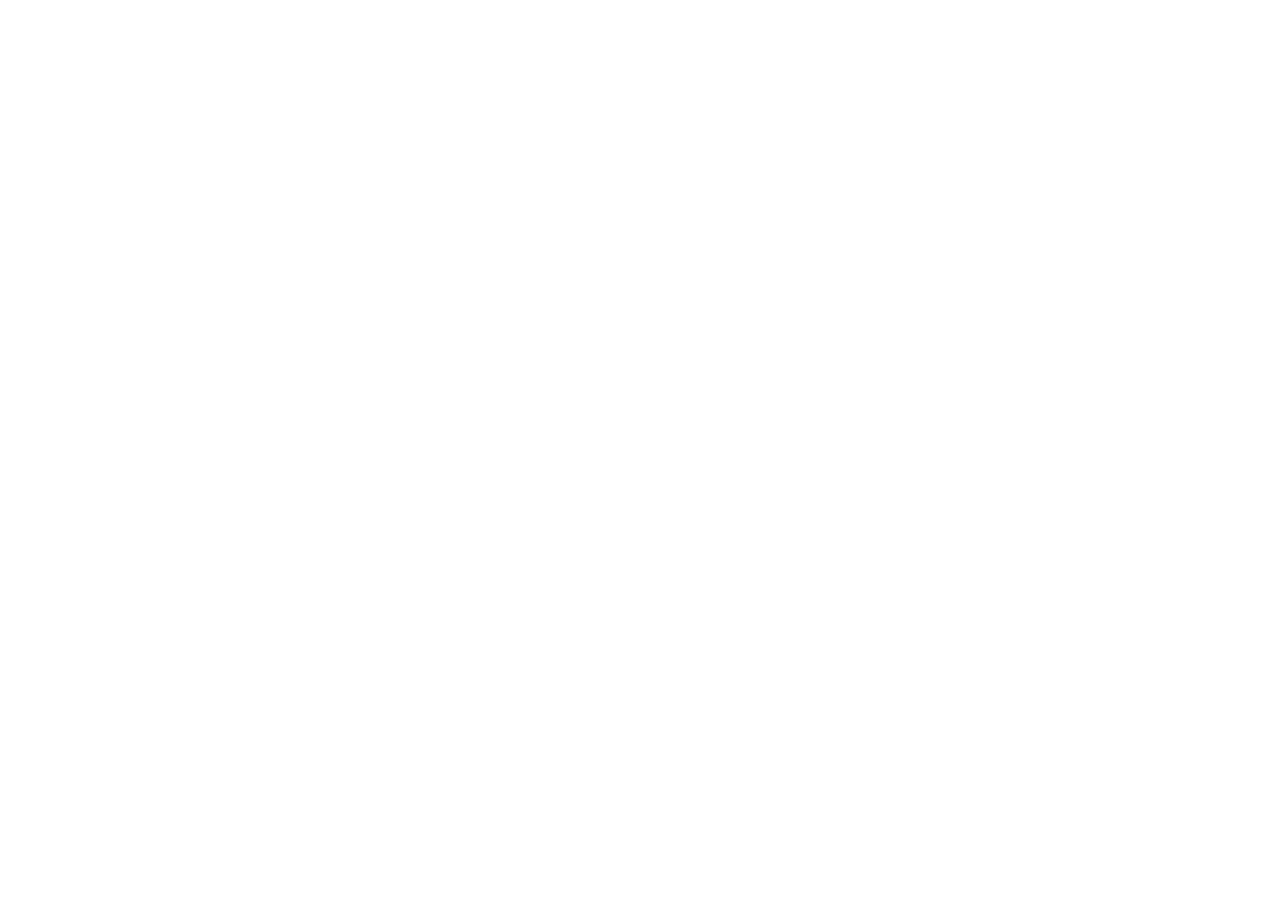
==== autenticazione.html @ 0681cc4f "create authentication page and the logo for the brand" ====
<!DOCTYPE html>
<html lang="en">
<head>
    <meta charset="UTF-8">
    <meta name="viewport" content="width=device-width, initial-scale=1.0">
    <title>Autenticazione</title>
</head>
<body>
    
</body>
</html>
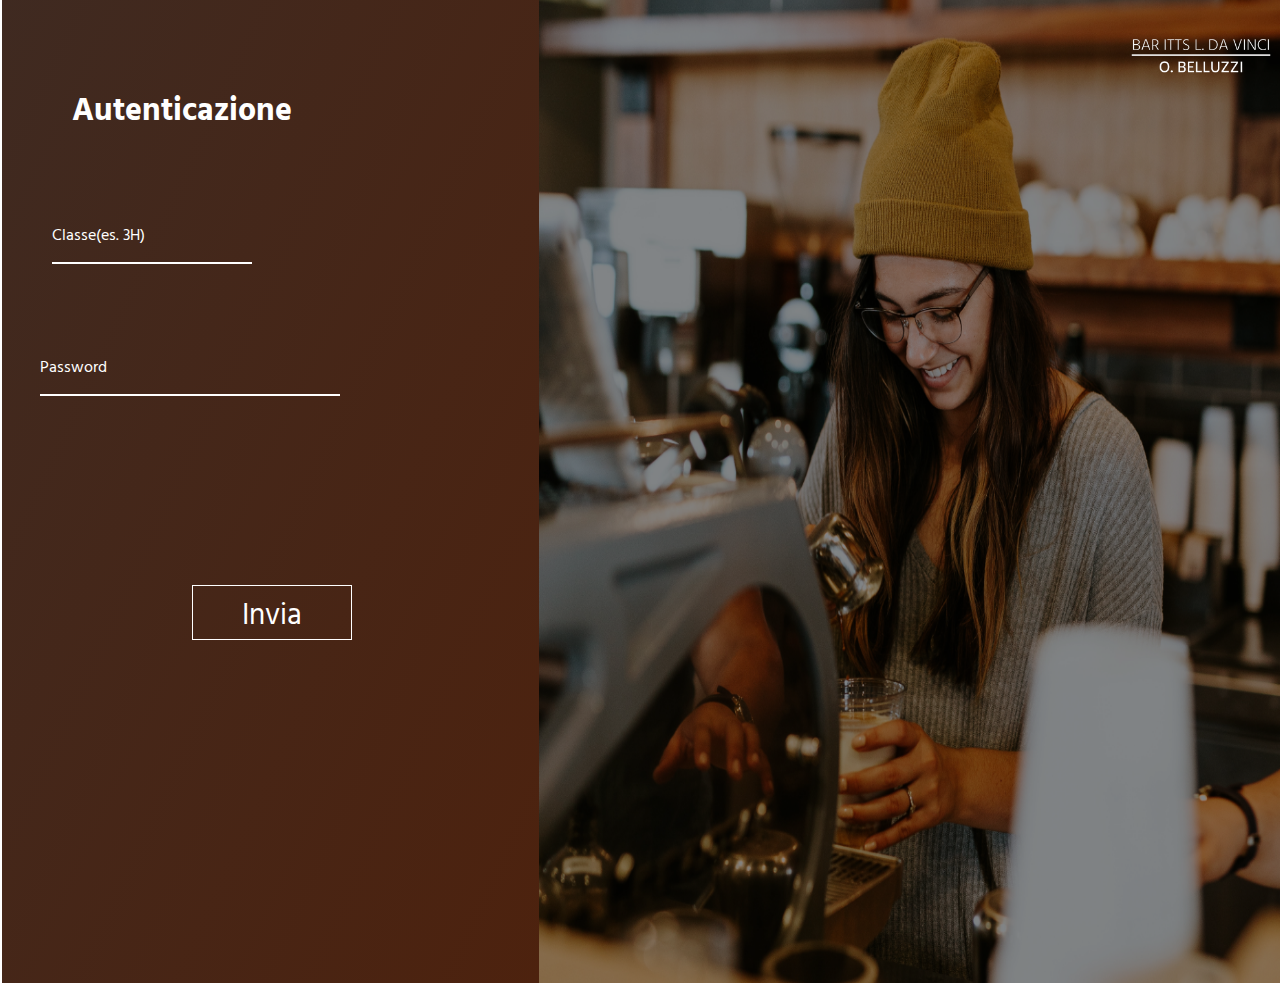
==== commit e8034109: "change... a lot" ====
--- a/autenticazione.html
+++ b/autenticazione.html
@@ -4,8 +4,32 @@
     <meta charset="UTF-8">
     <meta name="viewport" content="width=device-width, initial-scale=1.0">
     <title>Autenticazione</title>
+    <link rel="stylesheet" href="style/autenticazione.css">
+
+    <!-- fonts -->
+    <link rel="preconnect" href="https://fonts.googleapis.com">
+    <link rel="preconnect" href="https://fonts.gstatic.com" crossorigin>
+    <link href="https://fonts.googleapis.com/css2?family=Hind+Vadodara:wght@400;600&display=swap" rel="stylesheet">
 </head>
 <body>
-    
+    <a href="index.html"><img src="style/img/LogoWB.png" alt="" class="logo"></a>
+    <div class="box">
+        <h1>Autenticazione</h1>
+        <!-- Input classe -->
+        <div class="input-container classroom-container">
+            <input type="text" id="input" required="">
+            <label for="input" class="label">Classe(es. 3H)</label>
+            <div class="underline"></div>
+        </div>
+        <!-- Input password -->
+        <div class="input-container password-container">
+        <input type="text" id="input" required="">
+        <label for="input" class="label">Password</label>
+        <div class="underline"></div>
+        </div>
+        <!-- Bottone invia -->
+        <button class="send">Invia</button>
+    </div>
+    <img src="style/img/WaitressOne.png" alt="waitress" class="image">
 </body>
 </html>--- a/style/autenticazione.css
+++ b/style/autenticazione.css
@@ -0,0 +1,122 @@
+body{
+    
+    display: flex;
+    justify-content: space-between;
+    overflow: hidden;
+}
+
+.logo
+{
+    position: absolute;
+    width: 150px;
+    left: 88%;
+    top: -20px;
+}
+h1{
+    color: white;
+    font-family:'Hind Vadodara', sans-serif;  
+    position: relative;
+    top: 8%;
+    left: 13%;
+}
+
+.image
+{
+    width: 60%;
+    margin-top: -2%;
+    margin-right: -2%;
+}
+
+.box
+{
+    background: linear-gradient(115deg, #3F2A21 0%, #4d220e 100%);
+    width: 100%;
+    height: 1000px;
+    margin-top: -2%;
+    margin-left: -0.5%;
+}
+.input-container {
+    position: relative;
+    margin: 50px auto;
+  }
+
+  .classroom-container{
+    width: 200px;
+    left: -22%;
+    top: 12%;
+  }
+
+  .password-container{
+    width: 300px;
+    left: -15%;
+    top: 16%;
+  }
+  
+  .input-container input[type="text"] {
+    font-size: 20px;
+    width: 100%;
+    border: none;
+    border-bottom: 2px solid #fff;
+    padding: 5px 0;
+    background-color: transparent;
+    outline: none;
+    position: relative;
+  }
+  
+  .input-container .label {
+    position: absolute;
+    top: 0;
+    left: 0;
+    color: #fff;
+    transition: all 0.3s ease;
+    pointer-events: none;
+  }
+  
+  .input-container input[type="text"]:focus ~ .label,
+  .input-container input[type="text"]:valid ~ .label {
+    top: -20px;
+    font-size: 16px;
+    color: #e5e5e5;
+  }
+
+  #input
+  {
+    color: white;
+    font-family:'Hind Vadodara', sans-serif;  
+  }
+
+  label
+  {
+    font-family:'Hind Vadodara', sans-serif;  
+  }
+  
+  .input-container .underline {
+    position: absolute;
+    bottom: 0;
+    left: 0;
+    height: 2px;
+    width: 100%;
+    background-color: #e5e5e5;
+    transform: scaleX(0);
+    transition: all 0.3s ease;
+  }
+  
+  .input-container input[type="text"]:focus ~ .underline,
+  .input-container input[type="text"]:valid ~ .underline {
+    transform: scaleX(1);
+  }
+
+  .send
+  {
+    font-family:'Hind Vadodara', sans-serif;  
+    background-color: transparent;
+    border: solid 1px white;
+     color: white;
+     font-size: 30px;
+     width: 160px;
+     height: 55px;
+     position: absolute;
+     top: 65%;
+     left: 15%;
+  }
+  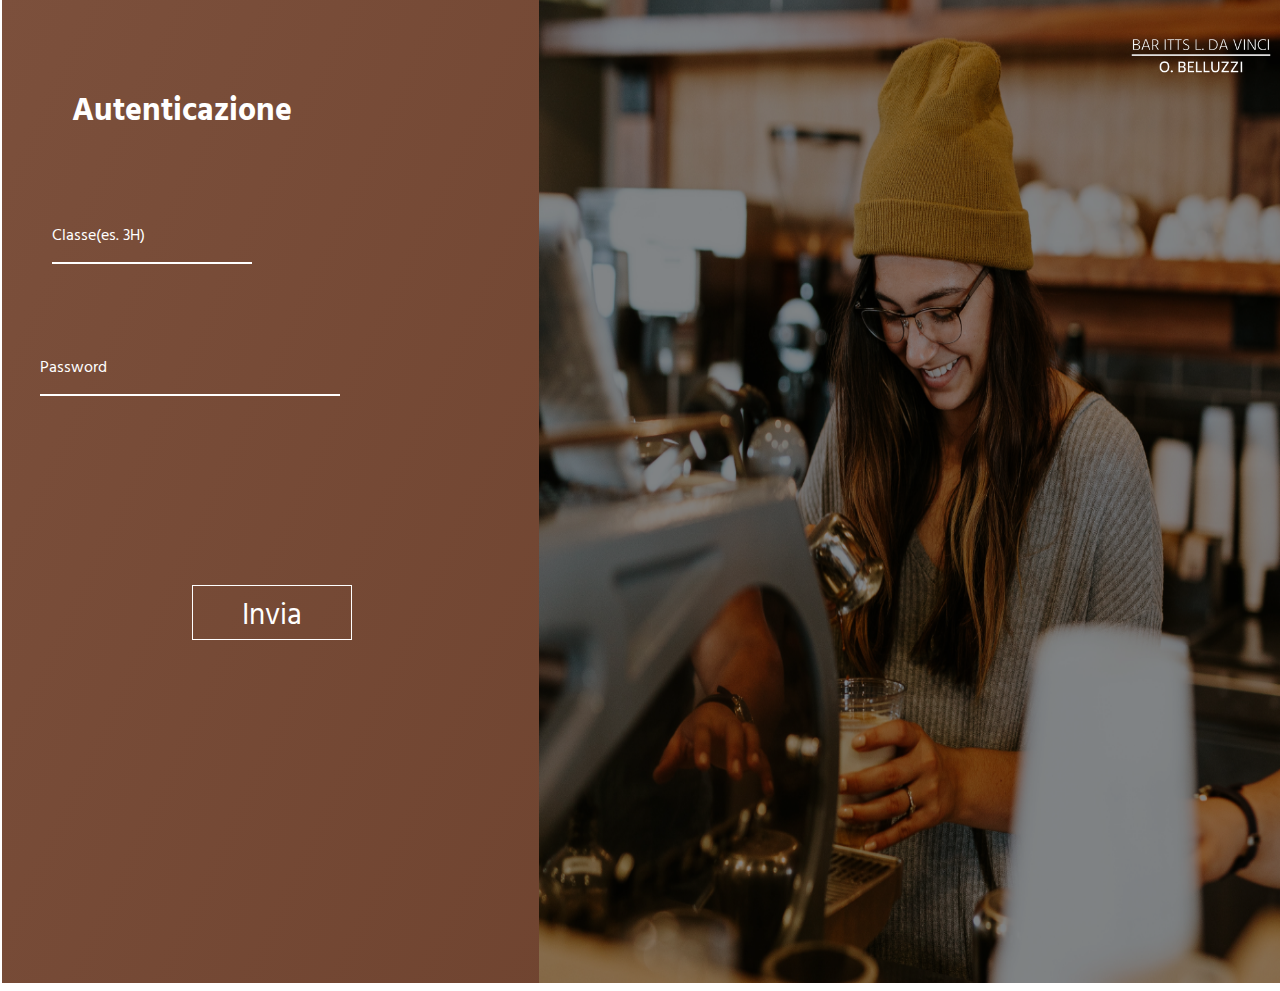
==== commit 5d134472: "Implementazione frecce per swipe e altri cibi per ordinazione" ====
--- a/autenticazione.html
+++ b/autenticazione.html
@@ -14,22 +14,24 @@
 <body>
     <a href="index.html"><img src="style/img/LogoWB.png" alt="" class="logo"></a>
     <div class="box">
-        <h1>Autenticazione</h1>
+        <h1 id="test">Autenticazione</h1>
         <!-- Input classe -->
         <div class="input-container classroom-container">
-            <input type="text" id="input" required="">
+            <input type="text" id="classe" class="classe" required="">
             <label for="input" class="label">Classe(es. 3H)</label>
             <div class="underline"></div>
         </div>
         <!-- Input password -->
         <div class="input-container password-container">
-        <input type="text" id="input" required="">
+        <input type="password" id="password" required="">
         <label for="input" class="label">Password</label>
-        <div class="underline"></div>
+        <div class="underline" id="underline"></div>
         </div>
         <!-- Bottone invia -->
-        <button class="send">Invia</button>
+        <button class="send" onclick="send()" id="send">Invia</button>
     </div>
     <img src="style/img/WaitressOne.png" alt="waitress" class="image">
+
+    <script src="js/autenticazione.js"></script>
 </body>
 </html>--- a/style/autenticazione.css
+++ b/style/autenticazione.css
@@ -1,5 +1,5 @@
 body{
-    
+
     display: flex;
     justify-content: space-between;
     overflow: hidden;
@@ -14,7 +14,7 @@
 }
 h1{
     color: white;
-    font-family:'Hind Vadodara', sans-serif;  
+    font-family:'Hind Vadodara', sans-serif;
     position: relative;
     top: 8%;
     left: 13%;
@@ -22,101 +22,168 @@
 
 .image
 {
-    width: 60%;
-    margin-top: -2%;
-    margin-right: -2%;
+  width: 60%;
+  margin-top: -2%;
+  margin-right: -2%;
 }
 
 .box
 {
-    background: linear-gradient(115deg, #3F2A21 0%, #4d220e 100%);
-    width: 100%;
-    height: 1000px;
-    margin-top: -2%;
-    margin-left: -0.5%;
+  background: linear-gradient(115deg, #7c503c 0%, #4d220e 100%); 
+  width: 100%;
+  height: 1000px;
+  margin-top: -2%;
+  margin-left: -0.5%;
+  background-size: 400% 400%;
+	animation: gradient 30s ease infinite;
+}
+
+@keyframes gradient{
+  0%{
+    background-position: 0% 50%; 
+  }
+  50%{
+    background-position: 50% 50%;
+  }
+  100%{
+    background-position: 0% 50%;
+  }
 }
 .input-container {
-    position: relative;
-    margin: 50px auto;
+  position: relative;
+  margin: 50px auto;
+}
+
+.classroom-container{
+  width: 200px;
+  left: -22%;
+  top: 12%;
+}
+
+.password-container{
+  width: 300px;
+  left: -15%;
+  top: 16%;
+}
+
+.input-container input[type="text"],
+.input-container input[type="password"]{
+  font-size: 20px;
+  width: 100%;
+  border: none;
+  border-bottom: 2px solid #fff;
+  padding: 5px 0;
+  background-color: transparent;
+  outline: none;
+  position: relative;
+}
+
+.input-container .label {
+  position: absolute;
+  top: 0;
+  left: 0;
+  color: #fff;
+  transition: all 0.3s ease;
+  pointer-events: none;
+}
+
+.input-container input[type="text"]:focus ~ .label,
+.input-container input[type="text"]:valid ~ .label,
+.input-container input[type="password"]:focus ~ .label,
+.input-container input[type="password"]:valid ~ .label {
+  top: -20px;
+  font-size: 16px;
+  color: #e5e5e5;
+}
+
+#classe, #password
+{
+  color: white;
+  font-family:'Hind Vadodara', sans-serif;
+}
+
+label
+{
+  font-family:'Hind Vadodara', sans-serif;
+}
+
+.input-container .underline {
+  position: absolute;
+  bottom: 0;
+  left: 0;
+  height: 2px;
+  width: 100%;
+  background-color: #e5e5e5;
+  transform: scaleX(0);
+  transition: all 0.3s ease;
+}
+
+.input-container input[type="text"]:focus ~ .underline,
+.input-container input[type="text"]:valid ~ .underline,
+.input-container input[type="password"]:focus ~ .underline,
+.input-container input[type="password"]:valid ~ .underline {
+  transform: scaleX(1);
+}
+
+.send
+{
+  font-family:'Hind Vadodara', sans-serif;
+  background-color: transparent;
+  border: solid 1px white;
+  color: white;
+  font-size: 30px;
+  width: 160px;
+  height: 55px;
+  position: absolute;
+  top: 65%;
+  left: 15%;
+}
+
+.send:hover
+{
+  background-color: white;
+  color: black;
+  transition: 0.2s;
+}
+
+.qnt{
+  font-weight: 1000;
+}
+
+
+
+
+@media (max-width: 414px)
+{
+  .image
+  {
+    visibility: hidden;
   }
 
-  .classroom-container{
-    width: 200px;
-    left: -22%;
-    top: 12%;
+  body{
+    background-image: url("img/WaitressOne.png");
+    /* Da rivedere */
+    background-position: top;
+    overflow: hidden;
+    align-items: center;
+
   }
 
-  .password-container{
-    width: 300px;
-    left: -15%;
-    top: 16%;
-  }
-  
-  .input-container input[type="text"] {
-    font-size: 20px;
-    width: 100%;
-    border: none;
-    border-bottom: 2px solid #fff;
-    padding: 5px 0;
-    background-color: transparent;
-    outline: none;
+  .box
+  {
     position: relative;
-  }
-  
-  .input-container .label {
+    top: 150px;
+    height: 68%;
+    width: 95%;
     position: absolute;
-    top: 0;
-    left: 0;
-    color: #fff;
-    transition: all 0.3s ease;
-    pointer-events: none;
-  }
-  
-  .input-container input[type="text"]:focus ~ .label,
-  .input-container input[type="text"]:valid ~ .label {
-    top: -20px;
-    font-size: 16px;
-    color: #e5e5e5;
+    right: 2.5%;
   }
 
-  #input
+  .logo
   {
-    color: white;
-    font-family:'Hind Vadodara', sans-serif;  
+    position: absolute;
+    left:60%;
   }
 
-  label
-  {
-    font-family:'Hind Vadodara', sans-serif;  
-  }
-  
-  .input-container .underline {
-    position: absolute;
-    bottom: 0;
-    left: 0;
-    height: 2px;
-    width: 100%;
-    background-color: #e5e5e5;
-    transform: scaleX(0);
-    transition: all 0.3s ease;
-  }
-  
-  .input-container input[type="text"]:focus ~ .underline,
-  .input-container input[type="text"]:valid ~ .underline {
-    transform: scaleX(1);
-  }
 
-  .send
-  {
-    font-family:'Hind Vadodara', sans-serif;  
-    background-color: transparent;
-    border: solid 1px white;
-     color: white;
-     font-size: 30px;
-     width: 160px;
-     height: 55px;
-     position: absolute;
-     top: 65%;
-     left: 15%;
-  }
-  +}
